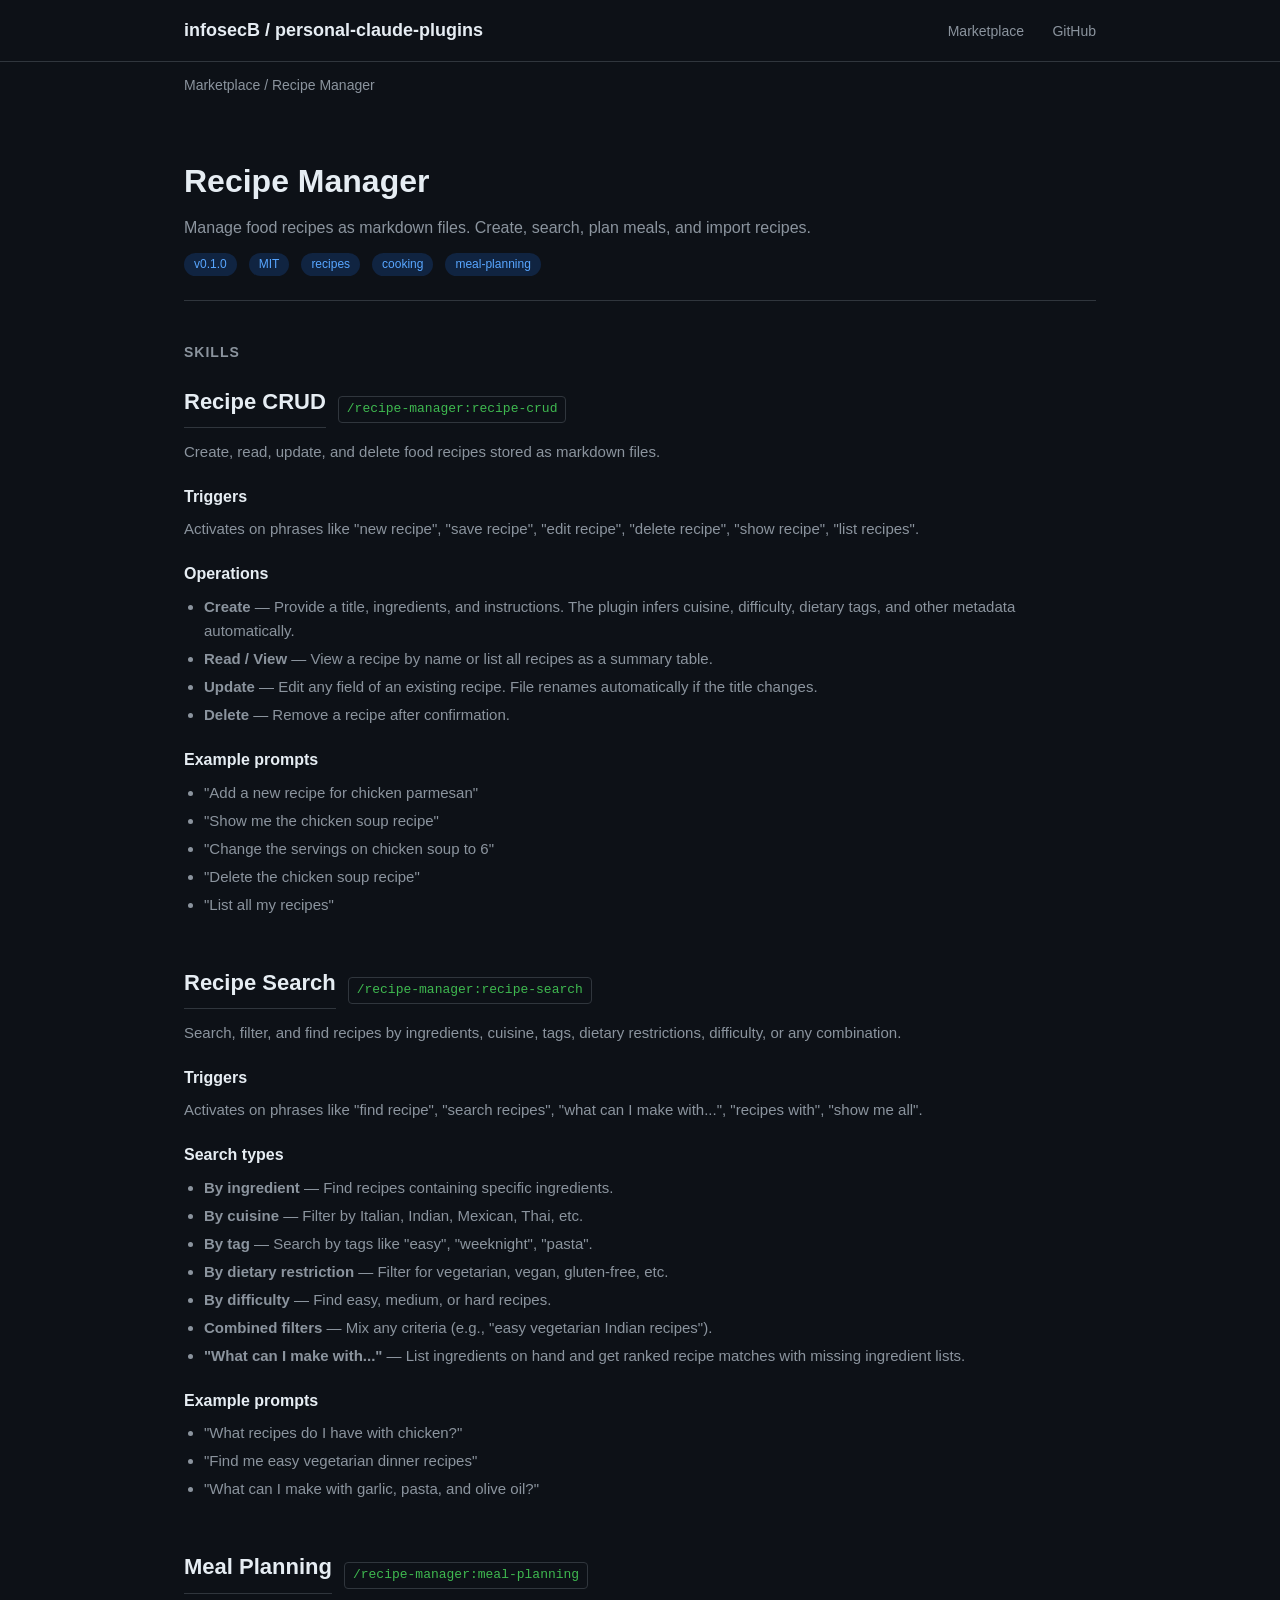
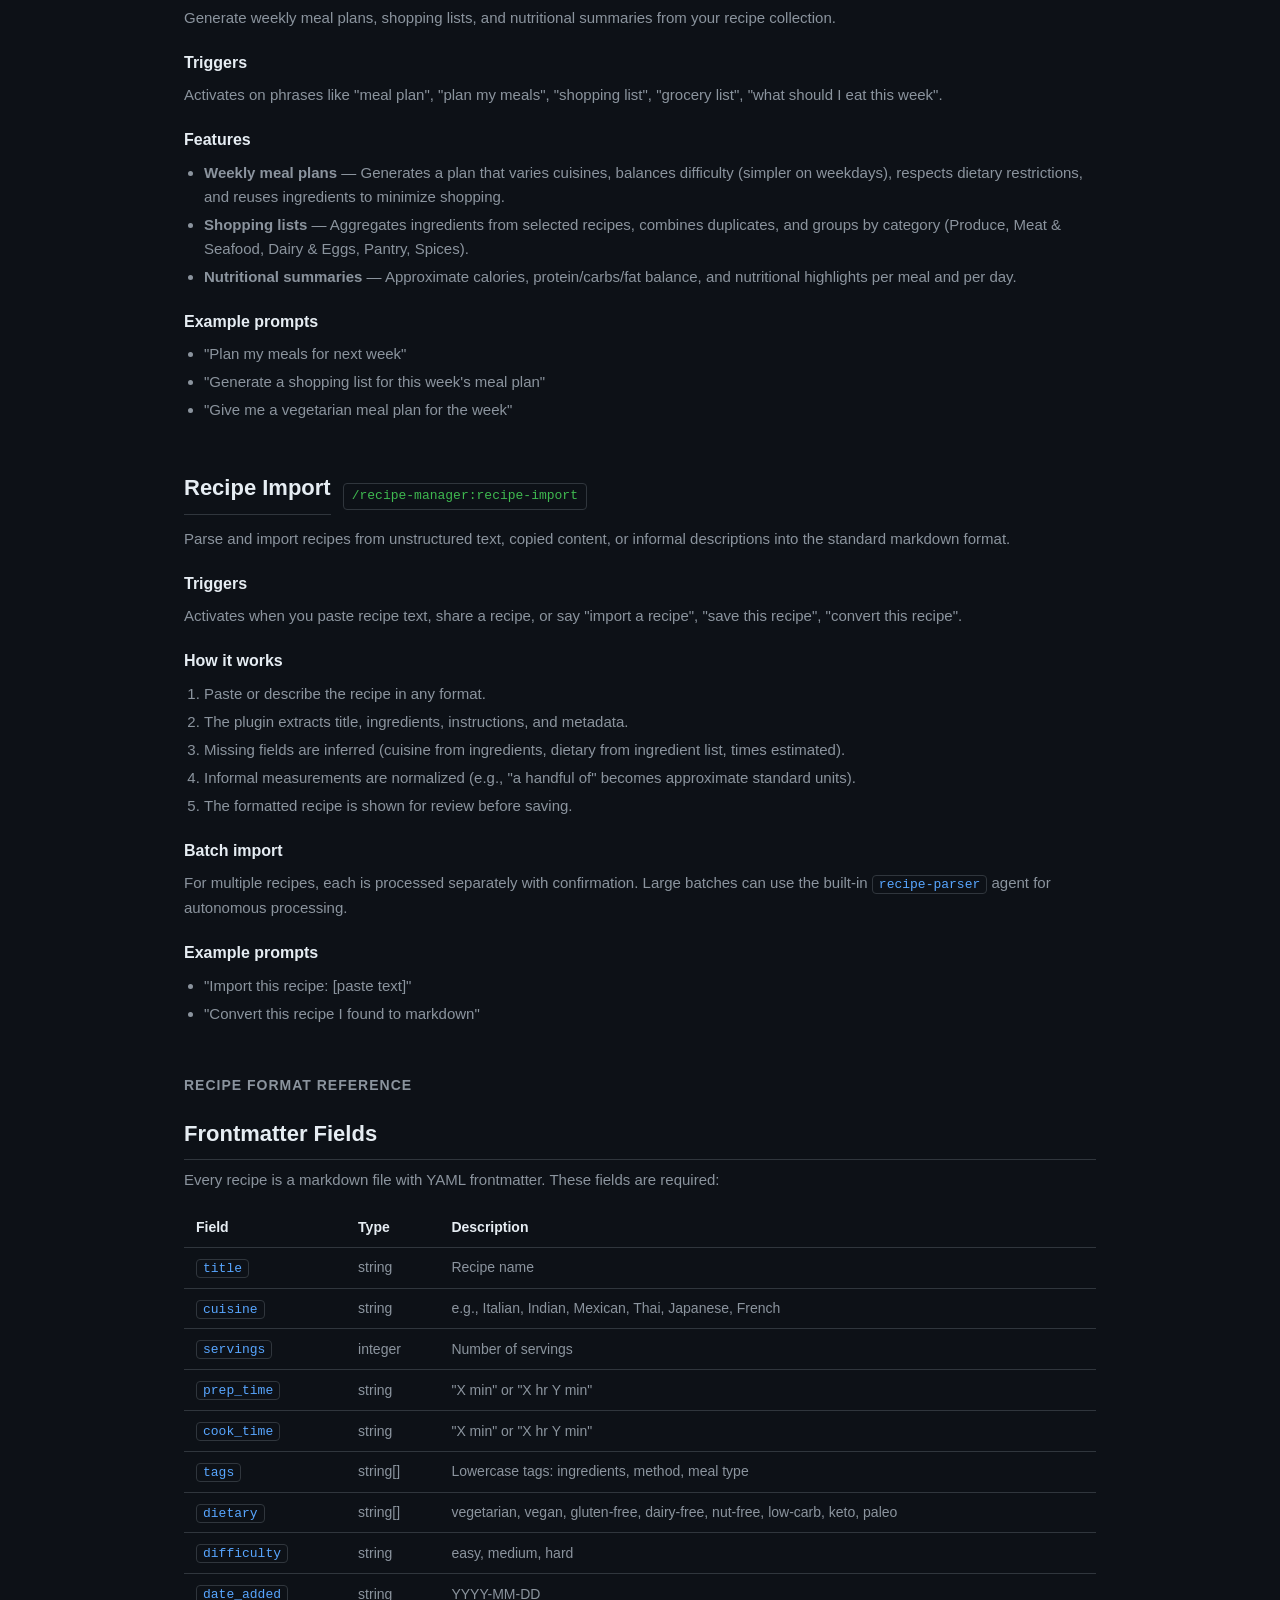
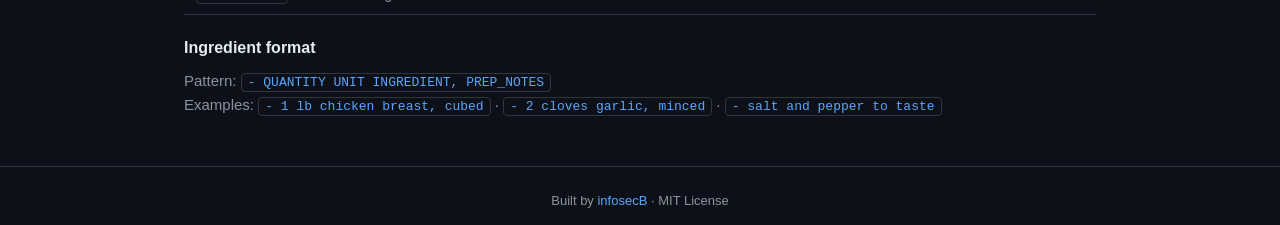
==== docs/recipe-manager.html @ 0f13b1a0 "initial commit" ====
<!DOCTYPE html>
<html lang="en">
<head>
  <meta charset="UTF-8">
  <meta name="viewport" content="width=device-width, initial-scale=1.0">
  <title>Recipe Manager - infosecB's Personal Claude Code Plugins</title>
  <link rel="stylesheet" href="style.css">
</head>
<body>
  <header>
    <div class="container">
      <a href="./" class="logo">infosecB / personal-claude-plugins</a>
      <nav>
        <a href="./">Marketplace</a>
        <a href="https://github.com/infosecB/personal-claude-plugins">GitHub</a>
      </nav>
    </div>
  </header>

  <main class="container">
    <div class="breadcrumb">
      <a href="./">Marketplace</a> / Recipe Manager
    </div>

    <div class="page-header">
      <h1>Recipe Manager</h1>
      <p>Manage food recipes as markdown files. Create, search, plan meals, and import recipes.</p>
      <div class="plugin-meta" style="margin-top: 12px;">
        <span class="tag">v0.1.0</span>
        <span class="tag">MIT</span>
        <span class="tag">recipes</span>
        <span class="tag">cooking</span>
        <span class="tag">meal-planning</span>
      </div>
    </div>

    <!-- Skills -->
    <div class="section-title">Skills</div>

    <!-- Recipe CRUD -->
    <div class="skill-section">
      <div class="skill-header">
        <h2>Recipe CRUD</h2>
        <span class="skill-invoke">/recipe-manager:recipe-crud</span>
      </div>
      <p>Create, read, update, and delete food recipes stored as markdown files.</p>

      <h3>Triggers</h3>
      <p>Activates on phrases like "new recipe", "save recipe", "edit recipe", "delete recipe", "show recipe", "list recipes".</p>

      <h3>Operations</h3>
      <ul>
        <li><strong>Create</strong> &mdash; Provide a title, ingredients, and instructions. The plugin infers cuisine, difficulty, dietary tags, and other metadata automatically.</li>
        <li><strong>Read / View</strong> &mdash; View a recipe by name or list all recipes as a summary table.</li>
        <li><strong>Update</strong> &mdash; Edit any field of an existing recipe. File renames automatically if the title changes.</li>
        <li><strong>Delete</strong> &mdash; Remove a recipe after confirmation.</li>
      </ul>

      <h3>Example prompts</h3>
      <ul>
        <li>"Add a new recipe for chicken parmesan"</li>
        <li>"Show me the chicken soup recipe"</li>
        <li>"Change the servings on chicken soup to 6"</li>
        <li>"Delete the chicken soup recipe"</li>
        <li>"List all my recipes"</li>
      </ul>
    </div>

    <!-- Recipe Search -->
    <div class="skill-section">
      <div class="skill-header">
        <h2>Recipe Search</h2>
        <span class="skill-invoke">/recipe-manager:recipe-search</span>
      </div>
      <p>Search, filter, and find recipes by ingredients, cuisine, tags, dietary restrictions, difficulty, or any combination.</p>

      <h3>Triggers</h3>
      <p>Activates on phrases like "find recipe", "search recipes", "what can I make with...", "recipes with", "show me all".</p>

      <h3>Search types</h3>
      <ul>
        <li><strong>By ingredient</strong> &mdash; Find recipes containing specific ingredients.</li>
        <li><strong>By cuisine</strong> &mdash; Filter by Italian, Indian, Mexican, Thai, etc.</li>
        <li><strong>By tag</strong> &mdash; Search by tags like "easy", "weeknight", "pasta".</li>
        <li><strong>By dietary restriction</strong> &mdash; Filter for vegetarian, vegan, gluten-free, etc.</li>
        <li><strong>By difficulty</strong> &mdash; Find easy, medium, or hard recipes.</li>
        <li><strong>Combined filters</strong> &mdash; Mix any criteria (e.g., "easy vegetarian Indian recipes").</li>
        <li><strong>"What can I make with..."</strong> &mdash; List ingredients on hand and get ranked recipe matches with missing ingredient lists.</li>
      </ul>

      <h3>Example prompts</h3>
      <ul>
        <li>"What recipes do I have with chicken?"</li>
        <li>"Find me easy vegetarian dinner recipes"</li>
        <li>"What can I make with garlic, pasta, and olive oil?"</li>
      </ul>
    </div>

    <!-- Meal Planning -->
    <div class="skill-section">
      <div class="skill-header">
        <h2>Meal Planning</h2>
        <span class="skill-invoke">/recipe-manager:meal-planning</span>
      </div>
      <p>Generate weekly meal plans, shopping lists, and nutritional summaries from your recipe collection.</p>

      <h3>Triggers</h3>
      <p>Activates on phrases like "meal plan", "plan my meals", "shopping list", "grocery list", "what should I eat this week".</p>

      <h3>Features</h3>
      <ul>
        <li><strong>Weekly meal plans</strong> &mdash; Generates a plan that varies cuisines, balances difficulty (simpler on weekdays), respects dietary restrictions, and reuses ingredients to minimize shopping.</li>
        <li><strong>Shopping lists</strong> &mdash; Aggregates ingredients from selected recipes, combines duplicates, and groups by category (Produce, Meat &amp; Seafood, Dairy &amp; Eggs, Pantry, Spices).</li>
        <li><strong>Nutritional summaries</strong> &mdash; Approximate calories, protein/carbs/fat balance, and nutritional highlights per meal and per day.</li>
      </ul>

      <h3>Example prompts</h3>
      <ul>
        <li>"Plan my meals for next week"</li>
        <li>"Generate a shopping list for this week's meal plan"</li>
        <li>"Give me a vegetarian meal plan for the week"</li>
      </ul>
    </div>

    <!-- Recipe Import -->
    <div class="skill-section">
      <div class="skill-header">
        <h2>Recipe Import</h2>
        <span class="skill-invoke">/recipe-manager:recipe-import</span>
      </div>
      <p>Parse and import recipes from unstructured text, copied content, or informal descriptions into the standard markdown format.</p>

      <h3>Triggers</h3>
      <p>Activates when you paste recipe text, share a recipe, or say "import a recipe", "save this recipe", "convert this recipe".</p>

      <h3>How it works</h3>
      <ol>
        <li>Paste or describe the recipe in any format.</li>
        <li>The plugin extracts title, ingredients, instructions, and metadata.</li>
        <li>Missing fields are inferred (cuisine from ingredients, dietary from ingredient list, times estimated).</li>
        <li>Informal measurements are normalized (e.g., "a handful of" becomes approximate standard units).</li>
        <li>The formatted recipe is shown for review before saving.</li>
      </ol>

      <h3>Batch import</h3>
      <p>For multiple recipes, each is processed separately with confirmation. Large batches can use the built-in <code>recipe-parser</code> agent for autonomous processing.</p>

      <h3>Example prompts</h3>
      <ul>
        <li>"Import this recipe: [paste text]"</li>
        <li>"Convert this recipe I found to markdown"</li>
      </ul>
    </div>

    <!-- Recipe Format Reference -->
    <div class="section-title">Recipe Format Reference</div>
    <div class="skill-section">
      <h2>Frontmatter Fields</h2>
      <p>Every recipe is a markdown file with YAML frontmatter. These fields are required:</p>

      <table class="format-table">
        <thead>
          <tr><th>Field</th><th>Type</th><th>Description</th></tr>
        </thead>
        <tbody>
          <tr><td><code>title</code></td><td>string</td><td>Recipe name</td></tr>
          <tr><td><code>cuisine</code></td><td>string</td><td>e.g., Italian, Indian, Mexican, Thai, Japanese, French</td></tr>
          <tr><td><code>servings</code></td><td>integer</td><td>Number of servings</td></tr>
          <tr><td><code>prep_time</code></td><td>string</td><td>"X min" or "X hr Y min"</td></tr>
          <tr><td><code>cook_time</code></td><td>string</td><td>"X min" or "X hr Y min"</td></tr>
          <tr><td><code>tags</code></td><td>string[]</td><td>Lowercase tags: ingredients, method, meal type</td></tr>
          <tr><td><code>dietary</code></td><td>string[]</td><td>vegetarian, vegan, gluten-free, dairy-free, nut-free, low-carb, keto, paleo</td></tr>
          <tr><td><code>difficulty</code></td><td>string</td><td>easy, medium, hard</td></tr>
          <tr><td><code>date_added</code></td><td>string</td><td>YYYY-MM-DD</td></tr>
        </tbody>
      </table>

      <h3>Ingredient format</h3>
      <p>Pattern: <code>- QUANTITY UNIT INGREDIENT, PREP_NOTES</code></p>
      <p>Examples: <code>- 1 lb chicken breast, cubed</code> &middot; <code>- 2 cloves garlic, minced</code> &middot; <code>- salt and pepper to taste</code></p>
    </div>
  </main>

  <footer>
    <div class="container">
      Built by <a href="https://github.com/infosecB">infosecB</a> &middot; MIT License
    </div>
  </footer>
</body>
</html>
---- docs/style.css ----
:root {
  --bg: #0d1117;
  --surface: #161b22;
  --border: #30363d;
  --text: #e6edf3;
  --text-muted: #8b949e;
  --accent: #58a6ff;
  --accent-hover: #79c0ff;
  --tag-bg: #1f6feb33;
  --tag-text: #58a6ff;
  --green: #3fb950;
  --purple: #bc8cff;
  --max-width: 960px;
}

* { margin: 0; padding: 0; box-sizing: border-box; }

body {
  font-family: -apple-system, BlinkMacSystemFont, 'Segoe UI', Helvetica, Arial, sans-serif;
  background: var(--bg);
  color: var(--text);
  line-height: 1.6;
}

a { color: var(--accent); text-decoration: none; }
a:hover { color: var(--accent-hover); text-decoration: underline; }

/* Layout */
.container { max-width: var(--max-width); margin: 0 auto; padding: 0 24px; }

/* Header */
header {
  border-bottom: 1px solid var(--border);
  padding: 16px 0;
}
header .container {
  display: flex;
  align-items: center;
  justify-content: space-between;
}
header .logo {
  font-size: 18px;
  font-weight: 600;
  color: var(--text);
}
header nav a {
  margin-left: 24px;
  color: var(--text-muted);
  font-size: 14px;
}
header nav a:hover { color: var(--text); text-decoration: none; }

/* Hero */
.hero {
  text-align: center;
  padding: 80px 0 60px;
}
.hero h1 {
  font-size: 40px;
  font-weight: 700;
  margin-bottom: 16px;
  background: linear-gradient(135deg, var(--accent), var(--purple));
  -webkit-background-clip: text;
  -webkit-text-fill-color: transparent;
  background-clip: text;
}
.hero p {
  font-size: 18px;
  color: var(--text-muted);
  max-width: 600px;
  margin: 0 auto;
}

/* Plugin cards */
.plugin-grid {
  display: grid;
  grid-template-columns: 1fr;
  gap: 16px;
  padding-bottom: 60px;
}
.plugin-card {
  background: var(--surface);
  border: 1px solid var(--border);
  border-radius: 8px;
  padding: 24px;
  transition: border-color 0.2s;
}
.plugin-card:hover { border-color: var(--accent); }
.plugin-card h3 { font-size: 20px; margin-bottom: 8px; }
.plugin-card h3 a { color: var(--text); }
.plugin-card h3 a:hover { color: var(--accent); text-decoration: none; }
.plugin-card p { color: var(--text-muted); font-size: 14px; margin-bottom: 12px; }
.plugin-meta {
  display: flex;
  gap: 12px;
  flex-wrap: wrap;
}
.tag {
  display: inline-block;
  background: var(--tag-bg);
  color: var(--tag-text);
  padding: 2px 10px;
  border-radius: 12px;
  font-size: 12px;
}

/* Section headings */
.section-title {
  font-size: 14px;
  font-weight: 600;
  text-transform: uppercase;
  letter-spacing: 1px;
  color: var(--text-muted);
  margin-bottom: 20px;
}

/* Install box */
.install-box {
  background: var(--surface);
  border: 1px solid var(--border);
  border-radius: 8px;
  padding: 20px 24px;
  margin-bottom: 40px;
}
.install-box h3 {
  font-size: 16px;
  margin-bottom: 12px;
}
.install-box pre {
  background: var(--bg);
  border: 1px solid var(--border);
  border-radius: 6px;
  padding: 12px 16px;
  font-size: 14px;
  overflow-x: auto;
  color: var(--green);
  font-family: 'SF Mono', 'Fira Code', monospace;
}
.install-box p {
  color: var(--text-muted);
  font-size: 14px;
  margin-top: 8px;
}

/* Plugin detail page */
.page-header {
  padding: 48px 0 24px;
  border-bottom: 1px solid var(--border);
  margin-bottom: 40px;
}
.page-header h1 {
  font-size: 32px;
  font-weight: 700;
  margin-bottom: 8px;
}
.page-header p {
  color: var(--text-muted);
  font-size: 16px;
}

.skill-section {
  margin-bottom: 48px;
}
.skill-section h2 {
  font-size: 22px;
  font-weight: 600;
  margin-bottom: 8px;
  padding-bottom: 8px;
  border-bottom: 1px solid var(--border);
}
.skill-section h3 {
  font-size: 16px;
  font-weight: 600;
  margin: 20px 0 8px;
  color: var(--text);
}
.skill-section p, .skill-section li {
  color: var(--text-muted);
  font-size: 15px;
}
.skill-section ul, .skill-section ol {
  padding-left: 20px;
  margin: 8px 0;
}
.skill-section li { margin-bottom: 4px; }
.skill-section code {
  background: var(--bg);
  border: 1px solid var(--border);
  padding: 1px 6px;
  border-radius: 4px;
  font-size: 13px;
  font-family: 'SF Mono', 'Fira Code', monospace;
  color: var(--accent);
}
.skill-header {
  display: flex;
  align-items: center;
  gap: 12px;
  margin-bottom: 4px;
}
.skill-invoke {
  font-size: 13px;
  color: var(--green);
  font-family: 'SF Mono', 'Fira Code', monospace;
  background: var(--bg);
  border: 1px solid var(--border);
  padding: 2px 8px;
  border-radius: 4px;
}

/* Recipe format */
.format-table {
  width: 100%;
  border-collapse: collapse;
  margin: 16px 0;
  font-size: 14px;
}
.format-table th, .format-table td {
  text-align: left;
  padding: 8px 12px;
  border-bottom: 1px solid var(--border);
}
.format-table th {
  color: var(--text);
  font-weight: 600;
}
.format-table td {
  color: var(--text-muted);
}

/* Footer */
footer {
  border-top: 1px solid var(--border);
  padding: 24px 0;
  text-align: center;
  color: var(--text-muted);
  font-size: 13px;
  margin-top: 40px;
}

/* Breadcrumb */
.breadcrumb {
  padding: 12px 0;
  font-size: 14px;
  color: var(--text-muted);
}
.breadcrumb a { color: var(--text-muted); }
.breadcrumb a:hover { color: var(--accent); }
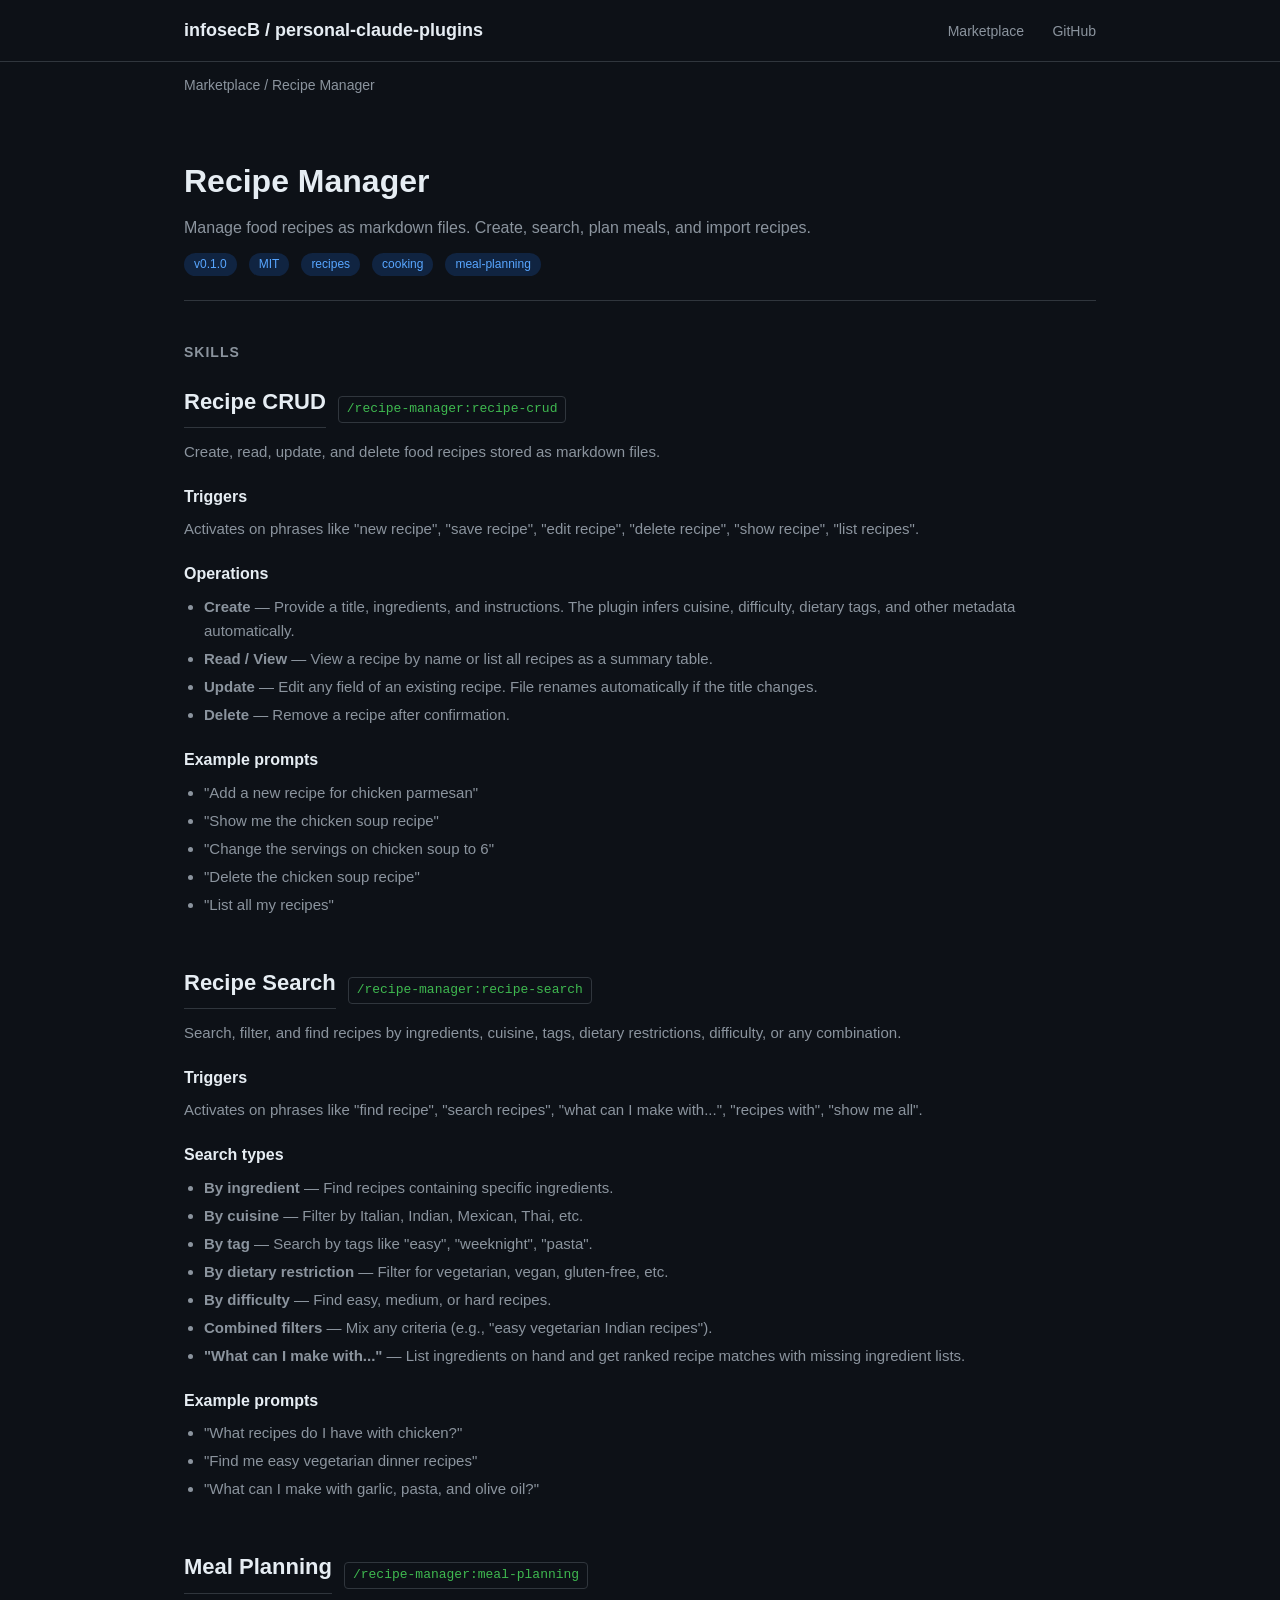
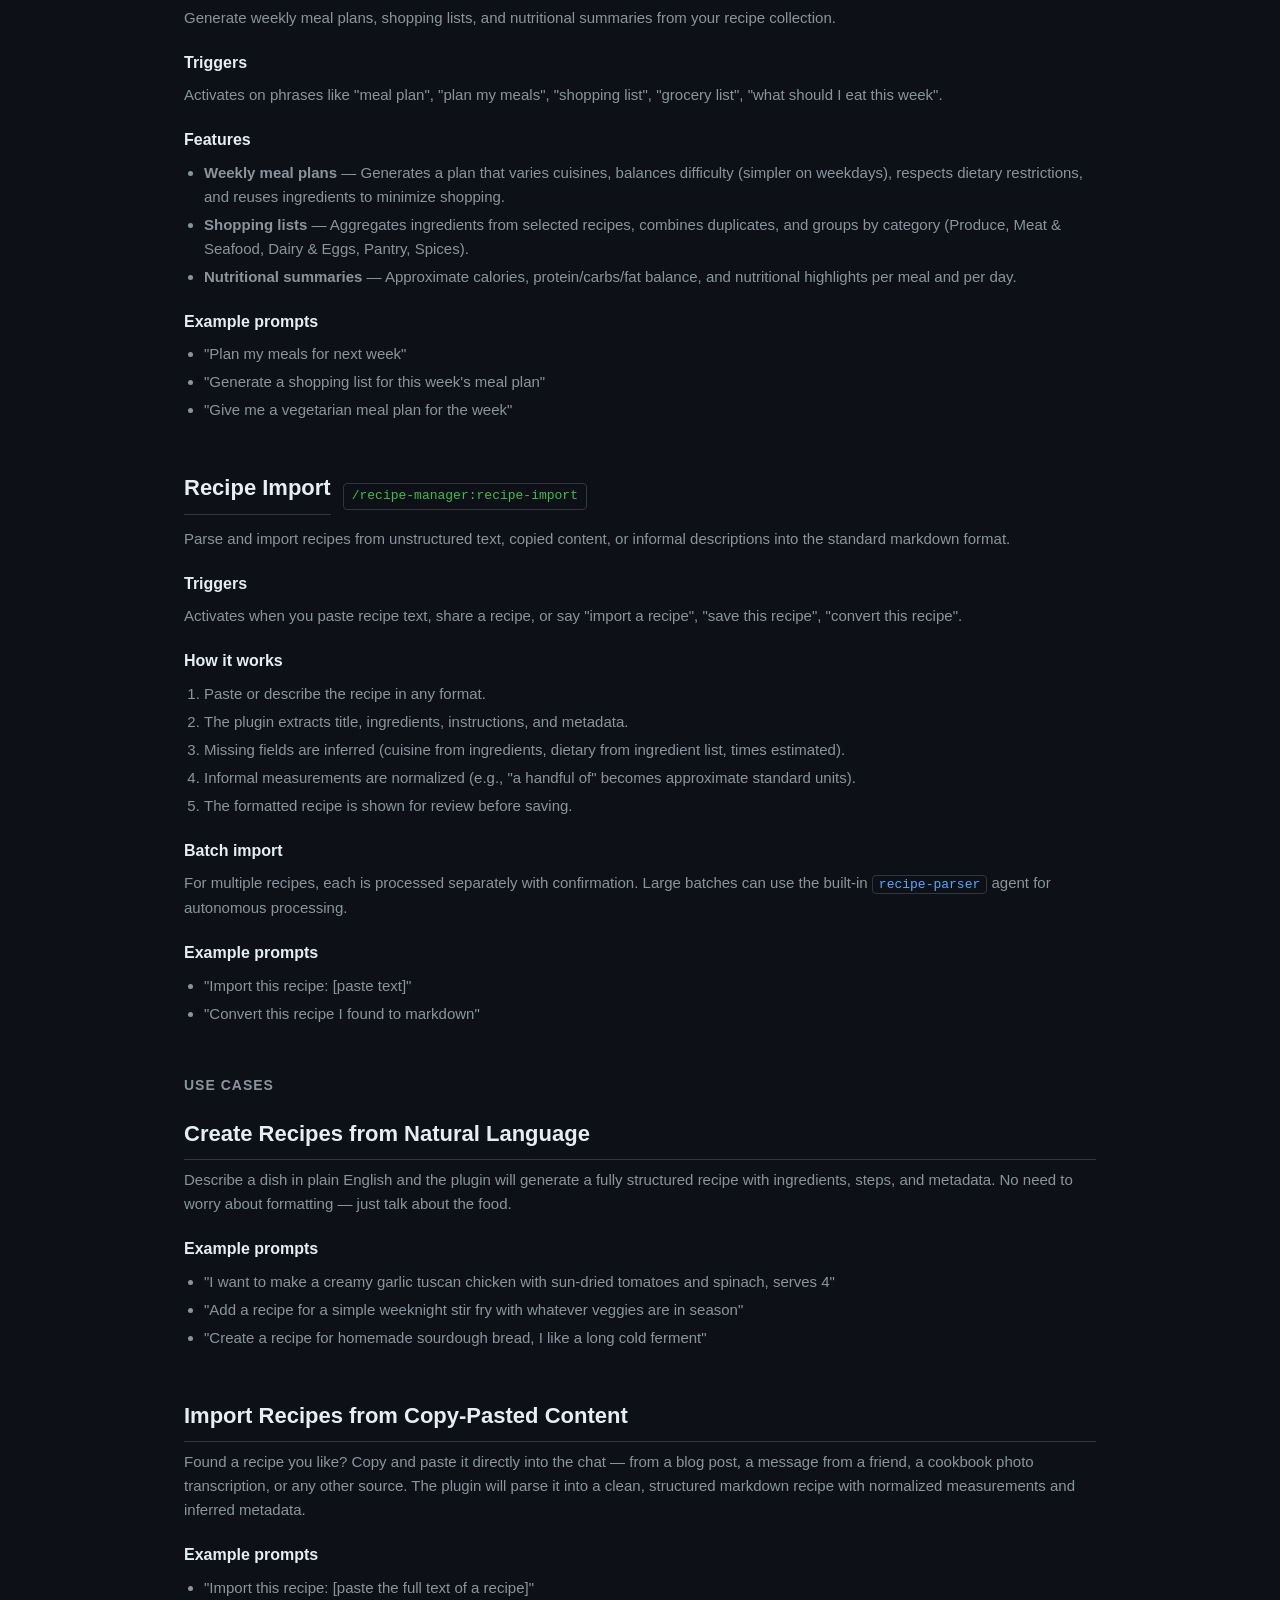
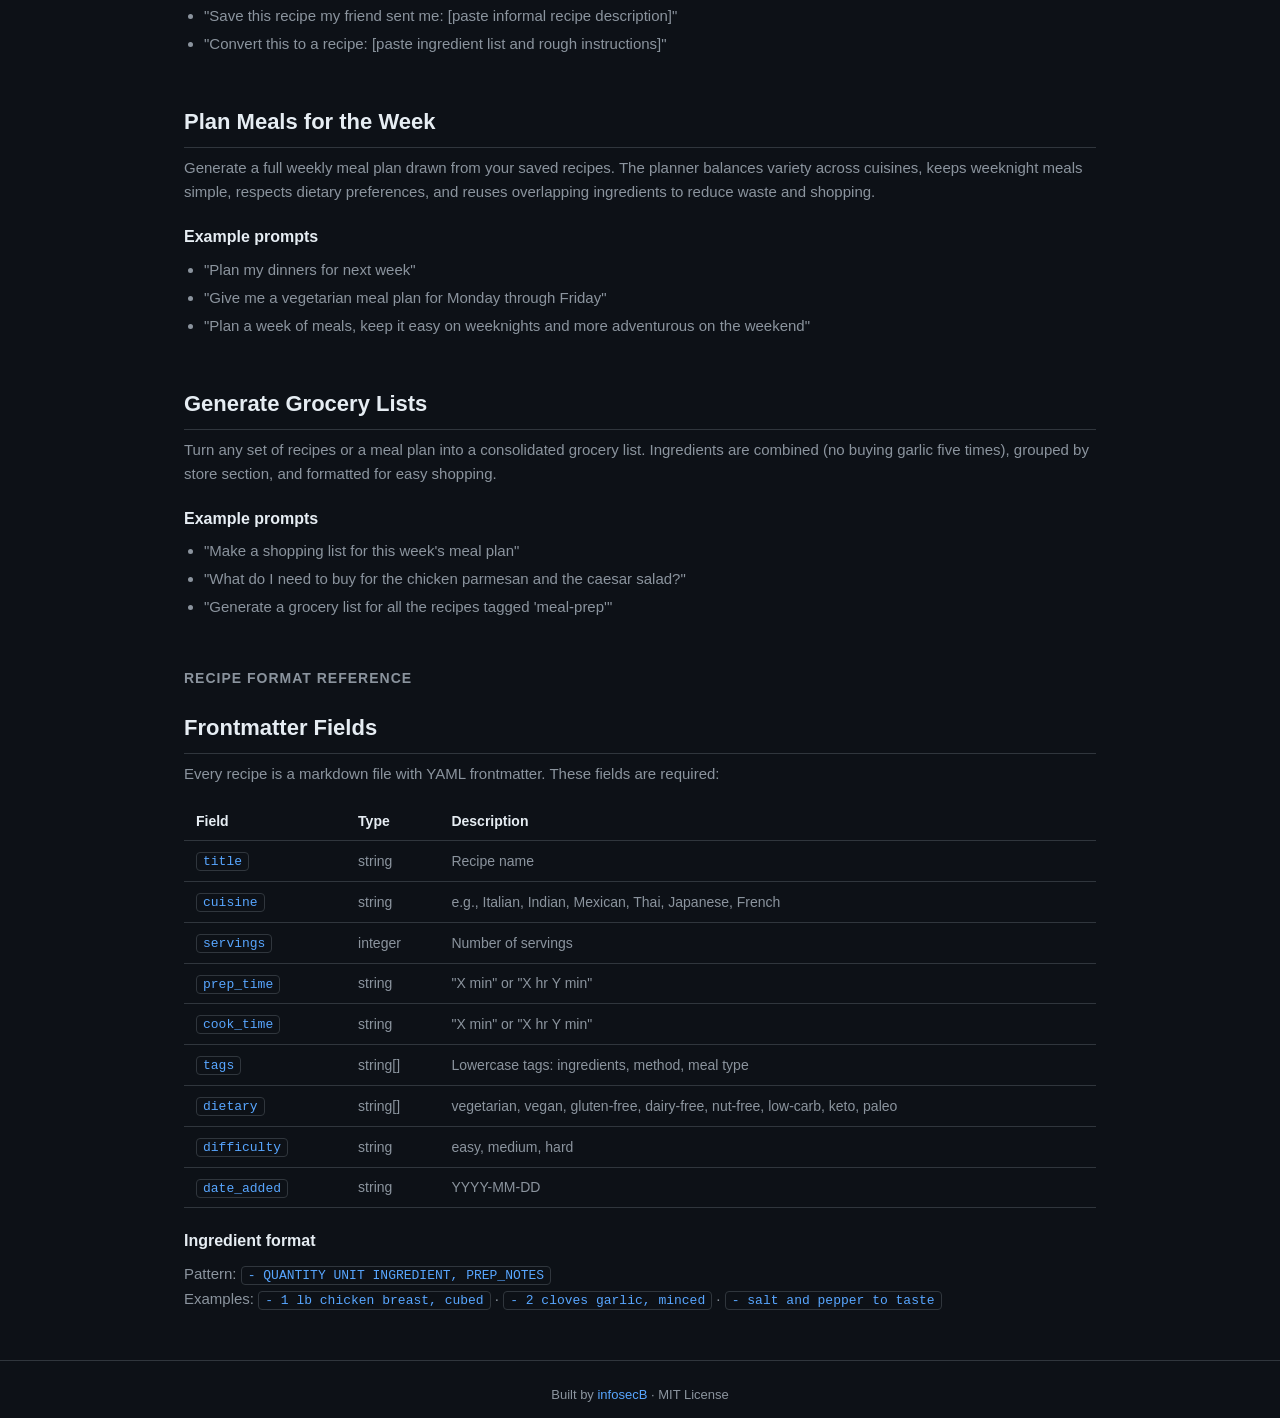
==== commit 22034180: "add recipe manager use case docs" ====
--- a/docs/recipe-manager.html
+++ b/docs/recipe-manager.html
@@ -152,6 +152,53 @@
       </ul>
     </div>
 
+    <!-- Use Cases -->
+    <div class="section-title">Use Cases</div>
+
+    <div class="skill-section">
+      <h2>Create Recipes from Natural Language</h2>
+      <p>Describe a dish in plain English and the plugin will generate a fully structured recipe with ingredients, steps, and metadata. No need to worry about formatting &mdash; just talk about the food.</p>
+      <h3>Example prompts</h3>
+      <ul>
+        <li>"I want to make a creamy garlic tuscan chicken with sun-dried tomatoes and spinach, serves 4"</li>
+        <li>"Add a recipe for a simple weeknight stir fry with whatever veggies are in season"</li>
+        <li>"Create a recipe for homemade sourdough bread, I like a long cold ferment"</li>
+      </ul>
+    </div>
+
+    <div class="skill-section">
+      <h2>Import Recipes from Copy-Pasted Content</h2>
+      <p>Found a recipe you like? Copy and paste it directly into the chat &mdash; from a blog post, a message from a friend, a cookbook photo transcription, or any other source. The plugin will parse it into a clean, structured markdown recipe with normalized measurements and inferred metadata.</p>
+      <h3>Example prompts</h3>
+      <ul>
+        <li>"Import this recipe: [paste the full text of a recipe]"</li>
+        <li>"Save this recipe my friend sent me: [paste informal recipe description]"</li>
+        <li>"Convert this to a recipe: [paste ingredient list and rough instructions]"</li>
+      </ul>
+    </div>
+
+    <div class="skill-section">
+      <h2>Plan Meals for the Week</h2>
+      <p>Generate a full weekly meal plan drawn from your saved recipes. The planner balances variety across cuisines, keeps weeknight meals simple, respects dietary preferences, and reuses overlapping ingredients to reduce waste and shopping.</p>
+      <h3>Example prompts</h3>
+      <ul>
+        <li>"Plan my dinners for next week"</li>
+        <li>"Give me a vegetarian meal plan for Monday through Friday"</li>
+        <li>"Plan a week of meals, keep it easy on weeknights and more adventurous on the weekend"</li>
+      </ul>
+    </div>
+
+    <div class="skill-section">
+      <h2>Generate Grocery Lists</h2>
+      <p>Turn any set of recipes or a meal plan into a consolidated grocery list. Ingredients are combined (no buying garlic five times), grouped by store section, and formatted for easy shopping.</p>
+      <h3>Example prompts</h3>
+      <ul>
+        <li>"Make a shopping list for this week's meal plan"</li>
+        <li>"What do I need to buy for the chicken parmesan and the caesar salad?"</li>
+        <li>"Generate a grocery list for all the recipes tagged 'meal-prep'"</li>
+      </ul>
+    </div>
+
     <!-- Recipe Format Reference -->
     <div class="section-title">Recipe Format Reference</div>
     <div class="skill-section">
--- a/docs/style.css
+++ b/docs/style.css
@@ -136,6 +136,24 @@
   color: var(--green);
   font-family: 'SF Mono', 'Fira Code', monospace;
 }
+.install-box ol, .install-box ul {
+  padding-left: 20px;
+  margin: 8px 0;
+}
+.install-box li {
+  color: var(--text-muted);
+  font-size: 14px;
+  margin-bottom: 4px;
+}
+.install-box code {
+  background: var(--bg);
+  border: 1px solid var(--border);
+  padding: 1px 6px;
+  border-radius: 4px;
+  font-size: 13px;
+  font-family: 'SF Mono', 'Fira Code', monospace;
+  color: var(--accent);
+}
 .install-box p {
   color: var(--text-muted);
   font-size: 14px;
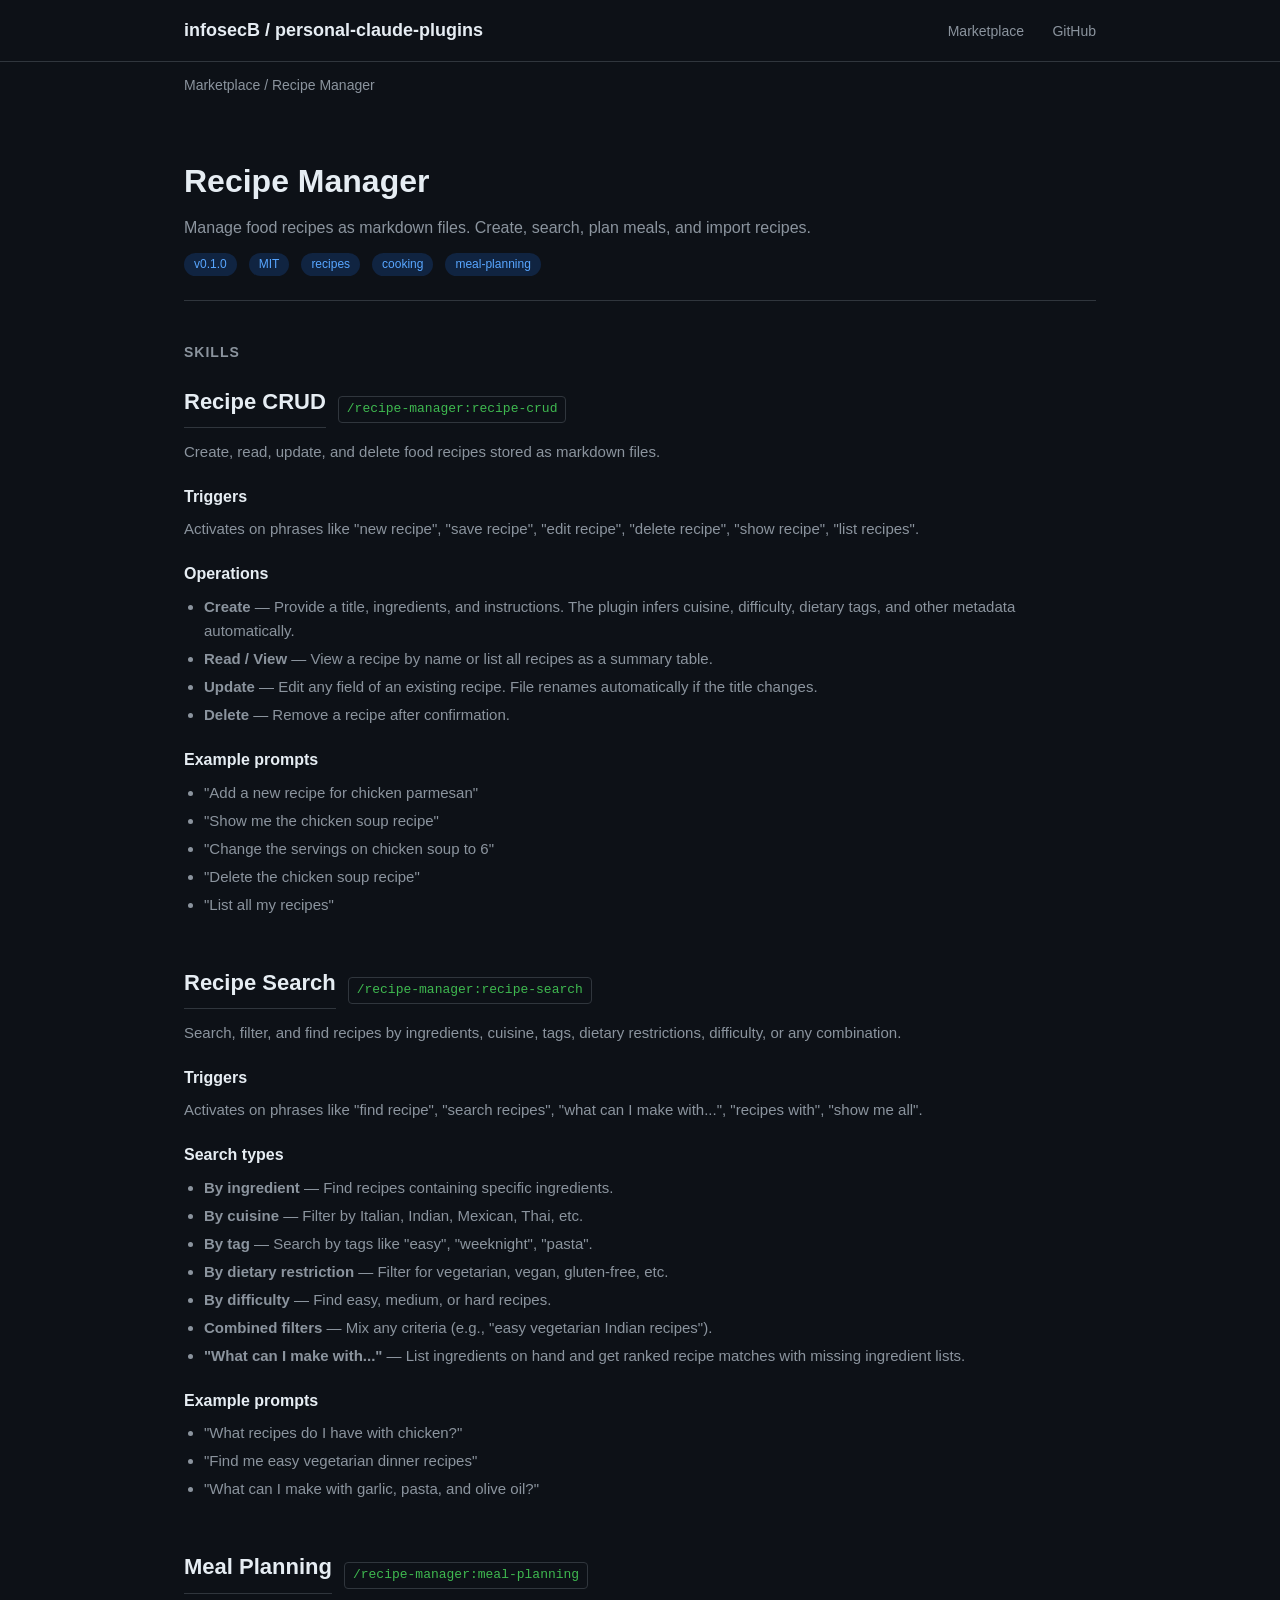
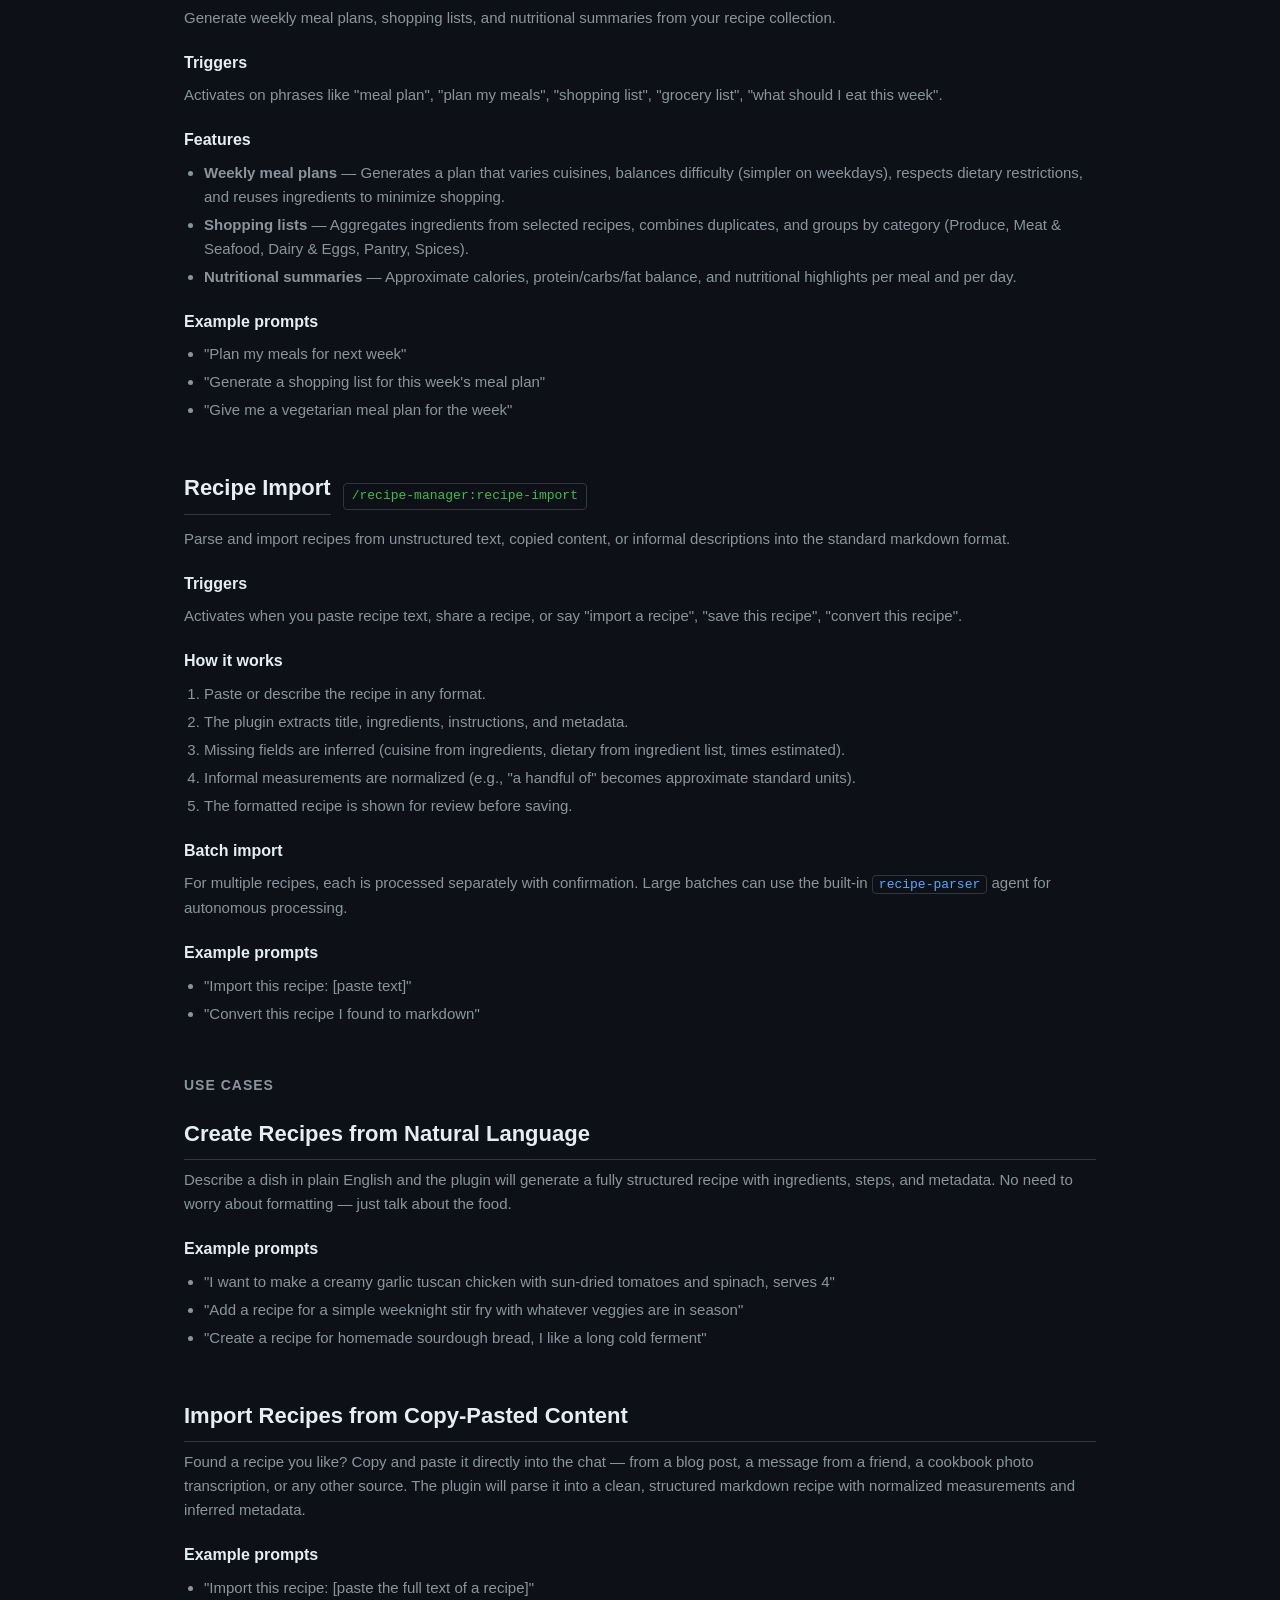
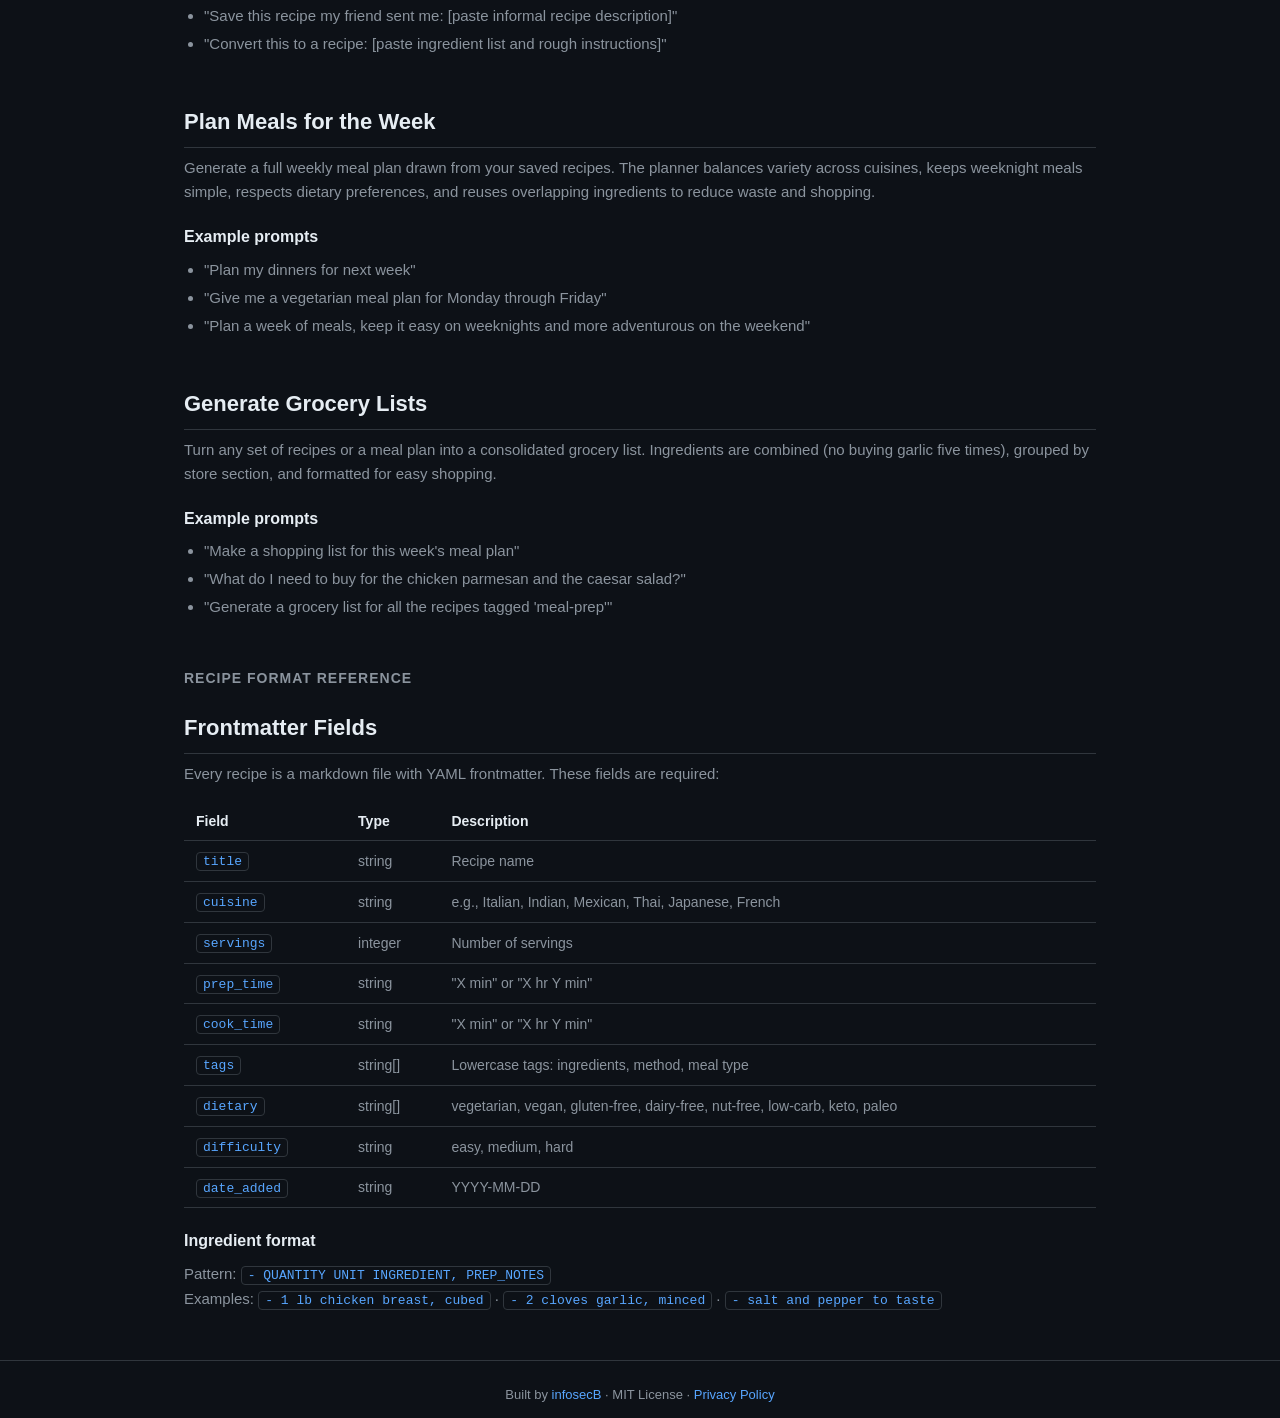
==== commit 373c55c4: "add privacy policy" ====
--- a/docs/recipe-manager.html
+++ b/docs/recipe-manager.html
@@ -230,7 +230,7 @@
 
   <footer>
     <div class="container">
-      Built by <a href="https://github.com/infosecB">infosecB</a> &middot; MIT License
+      Built by <a href="https://github.com/infosecB">infosecB</a> &middot; MIT License &middot; <a href="privacy.html">Privacy Policy</a>
     </div>
   </footer>
 </body>
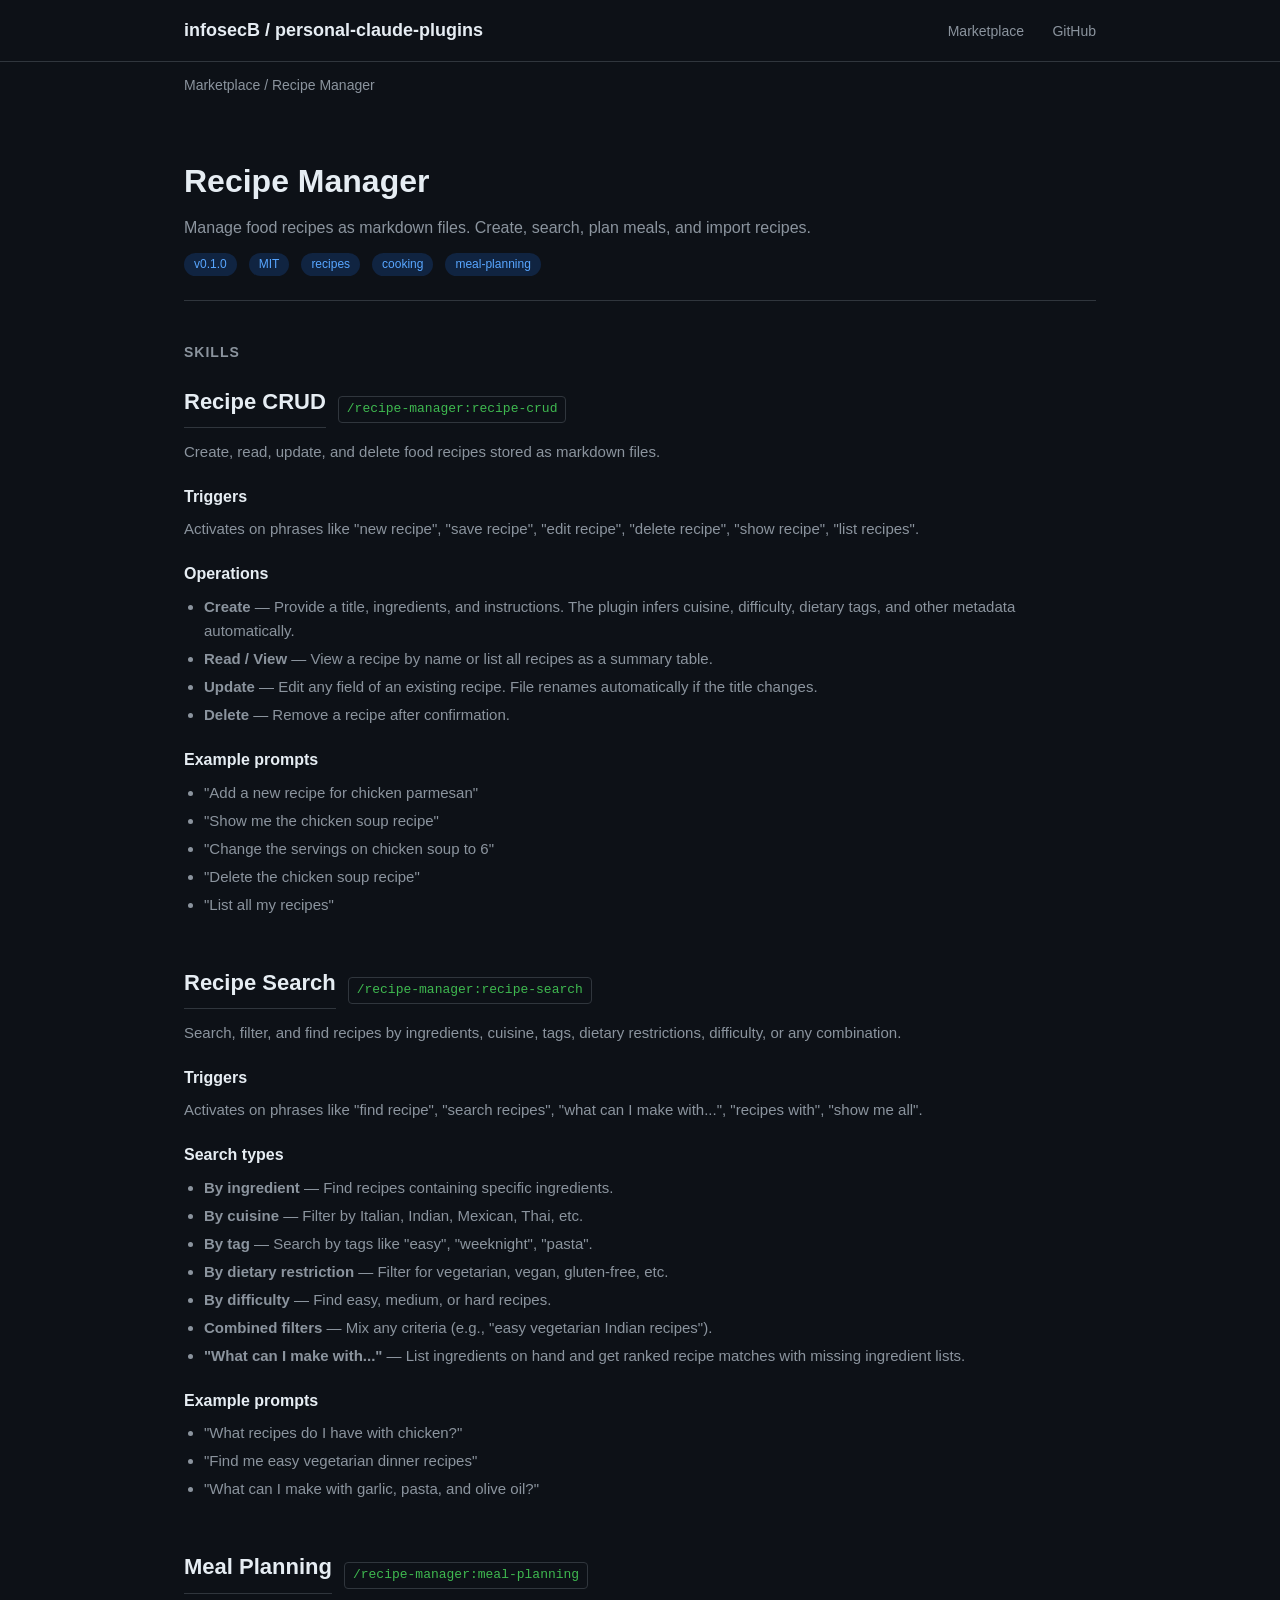
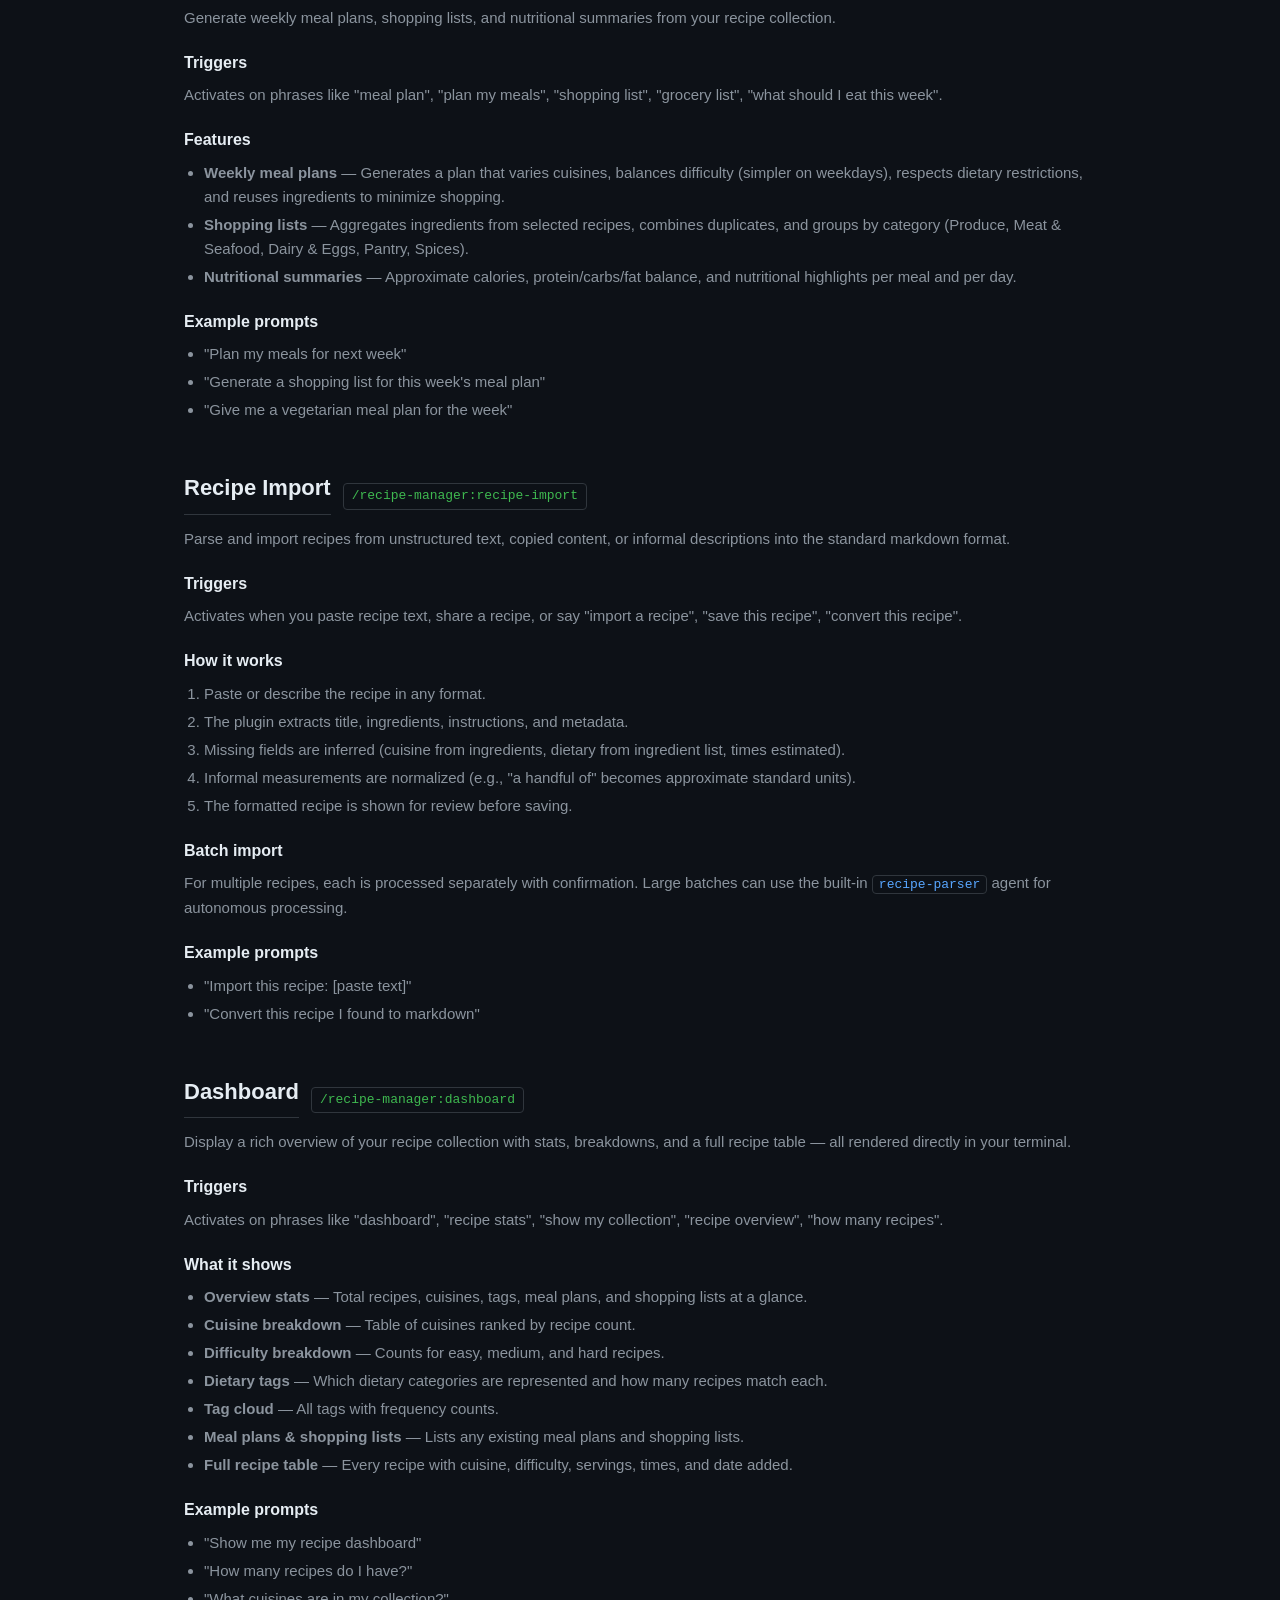
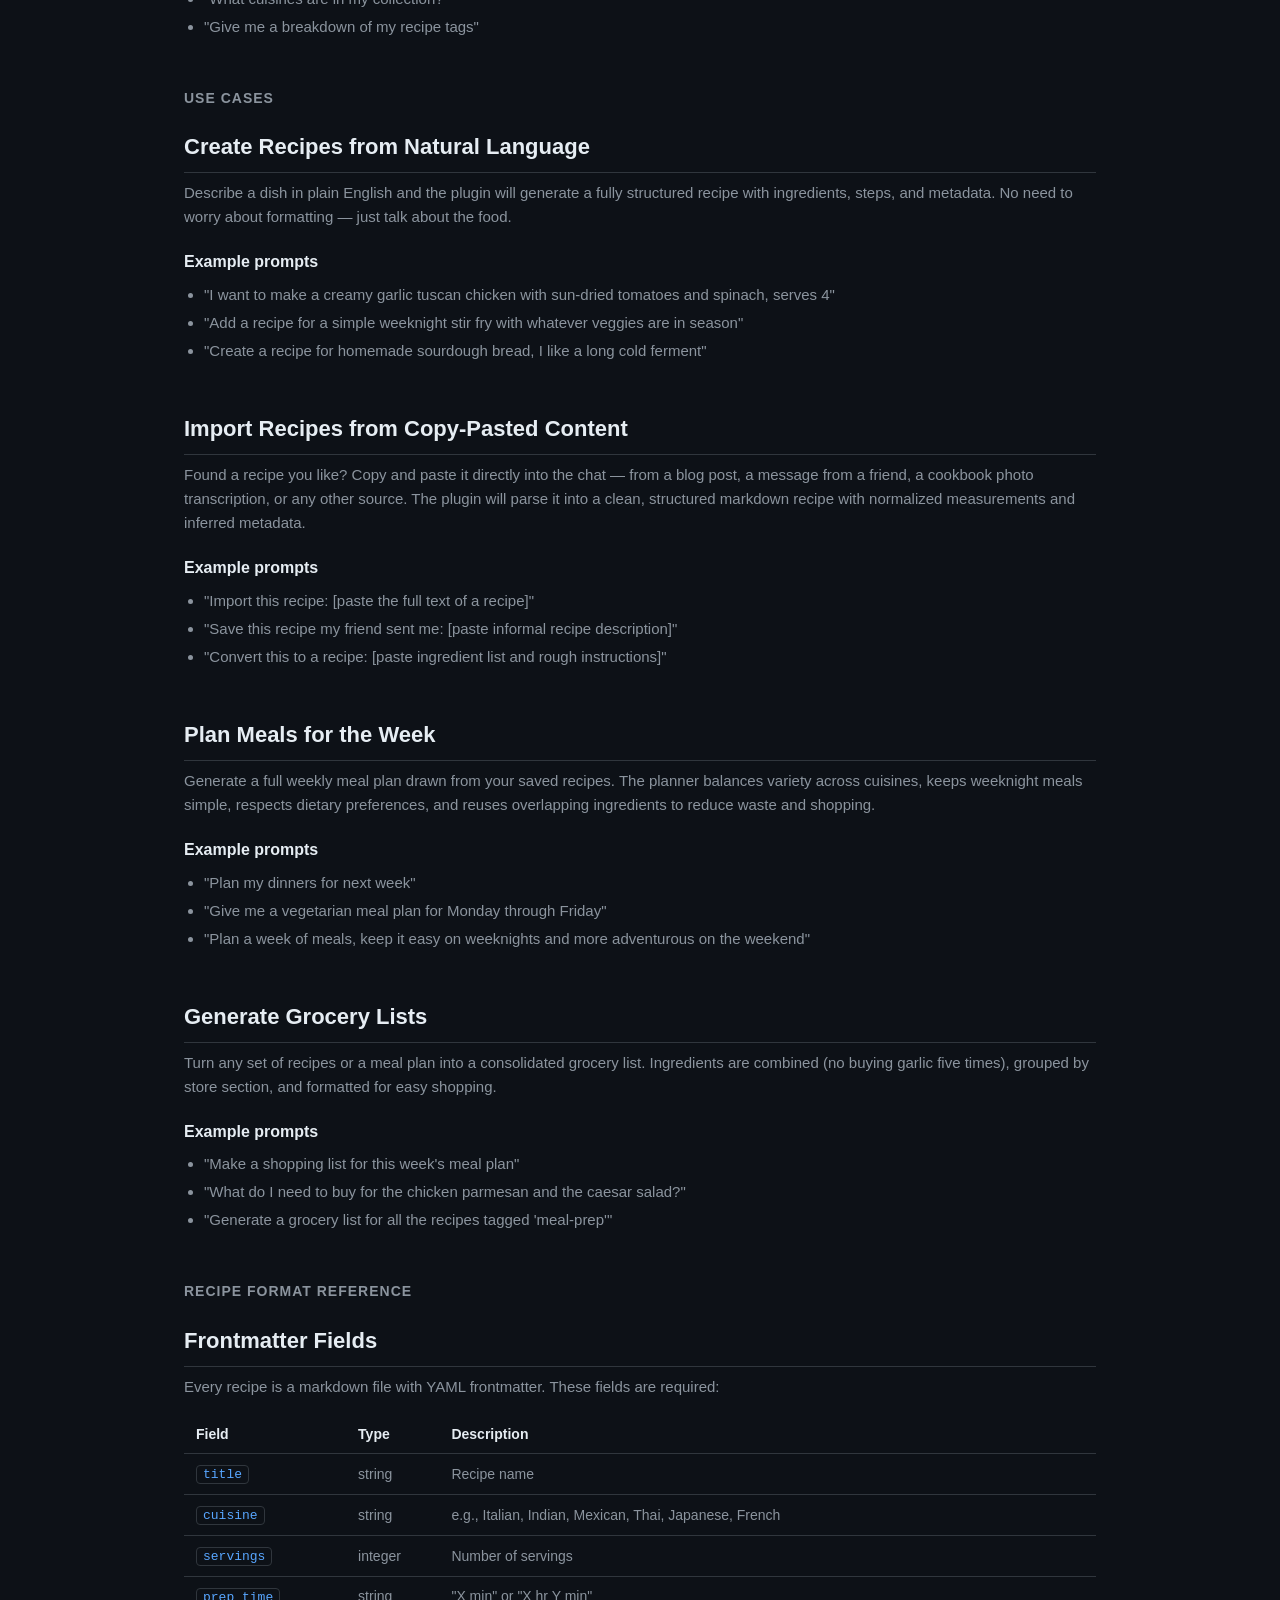
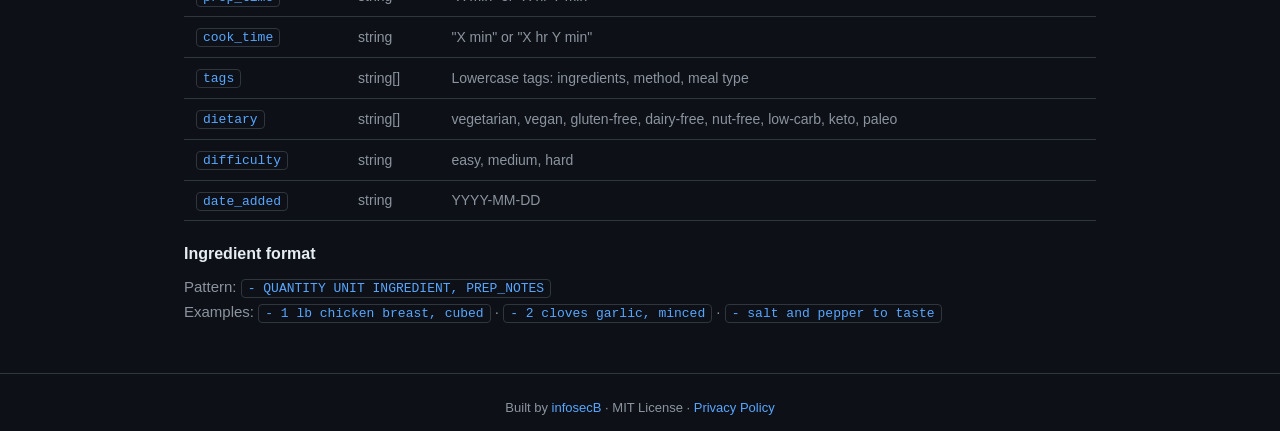
==== commit cc682859: "add dashboard" ====
--- a/docs/recipe-manager.html
+++ b/docs/recipe-manager.html
@@ -152,6 +152,37 @@
       </ul>
     </div>
 
+    <!-- Dashboard -->
+    <div class="skill-section">
+      <div class="skill-header">
+        <h2>Dashboard</h2>
+        <span class="skill-invoke">/recipe-manager:dashboard</span>
+      </div>
+      <p>Display a rich overview of your recipe collection with stats, breakdowns, and a full recipe table &mdash; all rendered directly in your terminal.</p>
+
+      <h3>Triggers</h3>
+      <p>Activates on phrases like "dashboard", "recipe stats", "show my collection", "recipe overview", "how many recipes".</p>
+
+      <h3>What it shows</h3>
+      <ul>
+        <li><strong>Overview stats</strong> &mdash; Total recipes, cuisines, tags, meal plans, and shopping lists at a glance.</li>
+        <li><strong>Cuisine breakdown</strong> &mdash; Table of cuisines ranked by recipe count.</li>
+        <li><strong>Difficulty breakdown</strong> &mdash; Counts for easy, medium, and hard recipes.</li>
+        <li><strong>Dietary tags</strong> &mdash; Which dietary categories are represented and how many recipes match each.</li>
+        <li><strong>Tag cloud</strong> &mdash; All tags with frequency counts.</li>
+        <li><strong>Meal plans &amp; shopping lists</strong> &mdash; Lists any existing meal plans and shopping lists.</li>
+        <li><strong>Full recipe table</strong> &mdash; Every recipe with cuisine, difficulty, servings, times, and date added.</li>
+      </ul>
+
+      <h3>Example prompts</h3>
+      <ul>
+        <li>"Show me my recipe dashboard"</li>
+        <li>"How many recipes do I have?"</li>
+        <li>"What cuisines are in my collection?"</li>
+        <li>"Give me a breakdown of my recipe tags"</li>
+      </ul>
+    </div>
+
     <!-- Use Cases -->
     <div class="section-title">Use Cases</div>
 
